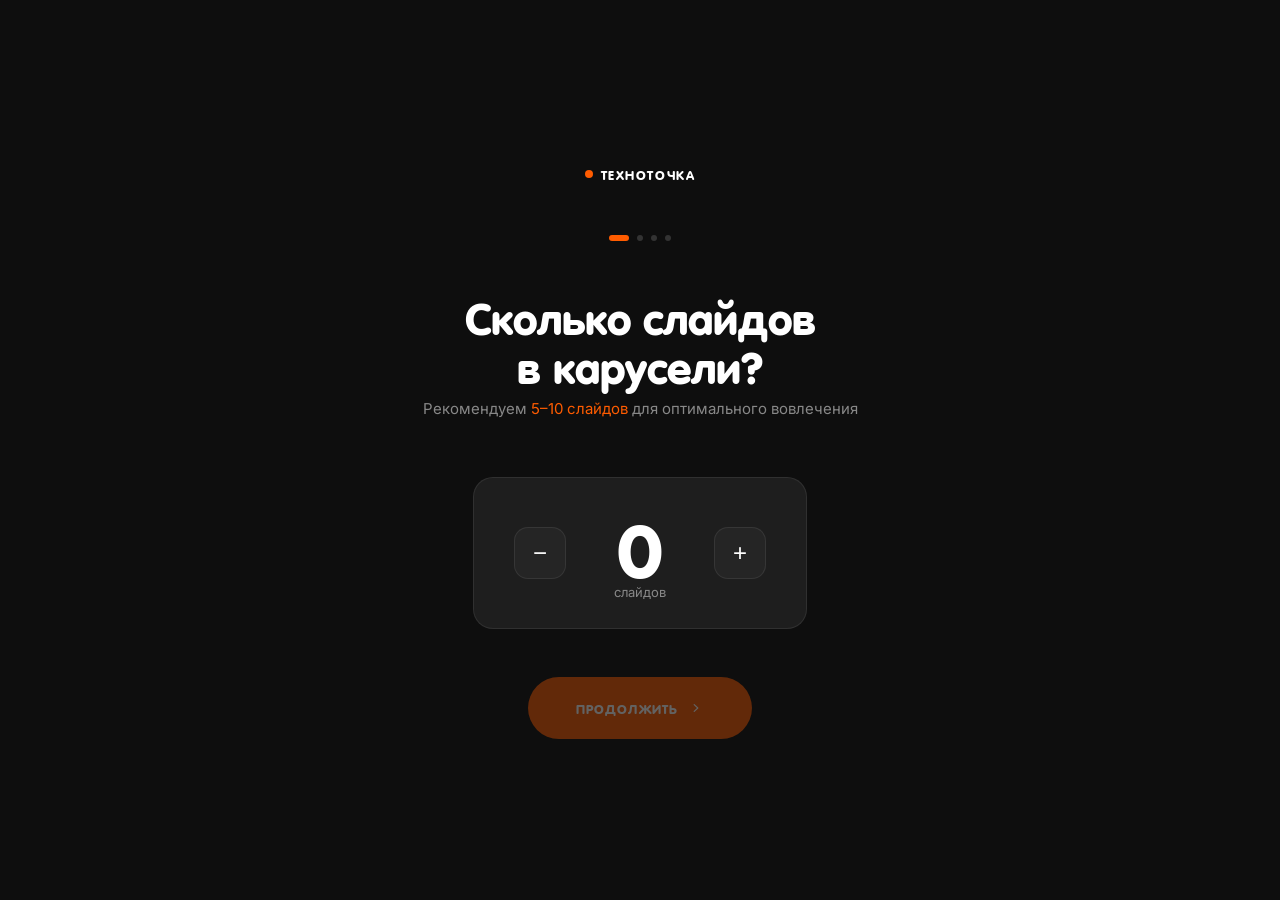
==== index.html @ 1660570e "Initial commit: Carousel builder" ====
<!DOCTYPE html>
<html lang="ru">
<head>
<meta charset="UTF-8">
<meta name="viewport" content="width=device-width, initial-scale=1.0">
<title>ТЕХНОТОЧКА — Конструктор карусели</title>
<link rel="preconnect" href="https://fonts.googleapis.com">
<link rel="preconnect" href="https://fonts.gstatic.com" crossorigin>
<link href="https://fonts.googleapis.com/css2?family=Inter:wght@400;500;600;700&display=swap" rel="stylesheet">
<link rel="stylesheet" href="css/styles.css">
</head>
<body>

<!-- ════════════ SCREEN 1: COUNT ════════════ -->
<div class="screen active" id="screen1">
  <div class="logo"><div class="dot"></div>ТЕХНОТОЧКА</div>
  <div class="steps">
    <div class="step-dot active" id="sd1"></div>
    <div class="step-dot" id="sd2"></div>
    <div class="step-dot" id="sd3"></div>
    <div class="step-dot" id="sd4"></div>
  </div>
  <div class="s1-title">Сколько слайдов<br>в карусели?</div>
  <div class="s1-sub">Рекомендуем <span>5–10 слайдов</span> для оптимального вовлечения</div>
  <div class="counter-wrap">
    <div>
      <button class="counter-btn" id="btnMinus" onclick="changeCount(-1)">−</button>
    </div>
    <div style="text-align:center">
      <div class="counter-num" id="countNum">0</div>
      <div class="counter-label">слайдов</div>
    </div>
    <div>
      <button class="counter-btn" id="btnPlus" onclick="changeCount(1)">+</button>
    </div>
  </div>
  <button class="btn-primary" id="btn1Confirm" onclick="goScreen(2)" disabled>
    Продолжить
    <svg viewBox="0 0 20 20" fill="currentColor" width="16" height="16"><path fill-rule="evenodd" d="M7.21 14.77a.75.75 0 01.02-1.06L11.17 10 7.23 6.29a.75.75 0 111.04-1.08l4.5 4.25a.75.75 0 010 1.08l-4.5 4.25a.75.75 0 01-1.06-.02z" clip-rule="evenodd"/></svg>
  </button>
</div>

<!-- ════════════ SCREEN 2: TEXT ════════════ -->
<div class="screen" id="screen2">
  <button class="back-btn" onclick="goScreen(1)">
    <svg viewBox="0 0 20 20" fill="currentColor"><path fill-rule="evenodd" d="M12.79 5.23a.75.75 0 01-.02 1.06L8.83 10l3.94 3.71a.75.75 0 11-1.04 1.08l-4.5-4.25a.75.75 0 010-1.08l4.5-4.25a.75.75 0 011.06.02z" clip-rule="evenodd"/></svg>
    Назад
  </button>
  <div class="logo"><div class="dot"></div>ТЕХНОТОЧКА</div>
  <div class="steps">
    <div class="step-dot done" id="sd1b"></div>
    <div class="step-dot active"></div>
    <div class="step-dot"></div>
    <div class="step-dot"></div>
  </div>
  <div class="s2-title">Вставь свой текст</div>
  <div class="s2-sub">ИИ автоматически разобьёт его по слайдам — заголовки, подзаголовки и детали</div>
  <div class="text-input-outer">
    <div class="text-input-wrap">
      <textarea id="mainTextarea" placeholder="Вставь сюда текст поста, тезисы, список пунктов — всё что угодно...
ИИ сам разберётся с разбивкой по слайдам 🤖"></textarea>
    </div>
    <button class="text-submit-btn" onclick="submitText()">
      <svg viewBox="0 0 24 24" fill="none" stroke="currentColor" stroke-width="2.5" stroke-linecap="round" stroke-linejoin="round">
        <line x1="22" y1="2" x2="11" y2="13"/><polygon points="22 2 15 22 11 13 2 9 22 2"/>
      </svg>
    </button>
  </div>
  <div class="hint-tags">
    <span class="hint-tag" onclick="fillSample()">📋 Вставить пример текста</span>
  </div>
</div>

<!-- ════════════ SCREEN 3: STYLE ════════════ -->
<div class="screen" id="screen3">
  <button class="back-btn" onclick="goScreen(2)">
    <svg viewBox="0 0 20 20" fill="currentColor"><path fill-rule="evenodd" d="M12.79 5.23a.75.75 0 01-.02 1.06L8.83 10l3.94 3.71a.75.75 0 11-1.04 1.08l-4.5-4.25a.75.75 0 010-1.08l4.5-4.25a.75.75 0 011.06.02z" clip-rule="evenodd"/></svg>
    Назад
  </button>
  <div class="logo"><div class="dot"></div>ТЕХНОТОЧКА</div>
  <div class="steps">
    <div class="step-dot done"></div>
    <div class="step-dot done"></div>
    <div class="step-dot active"></div>
    <div class="step-dot"></div>
  </div>
  <div class="s3-title">Выбери стиль</div>
  <div class="s3-sub">Все 3 стиля в палитре ТЕХНОТОЧКИ — выбери который больше нравится</div>

  <div class="style-picker">
    <button class="style-nav-btn" onclick="changeStyle(-1)">←</button>
    <div style="display:flex;flex-direction:column;align-items:center">
      <div class="style-preview selected" id="stylePreview">
        <!-- filled by JS -->
      </div>
      <div class="style-name" id="styleName">Стиль A — Тёмный</div>
      <div class="style-dots">
        <div class="sdot active" onclick="setStyle(0)"></div>
        <div class="sdot" onclick="setStyle(1)"></div>
        <div class="sdot" onclick="setStyle(2)"></div>
      </div>
    </div>
    <button class="style-nav-btn" onclick="changeStyle(1)">→</button>
  </div>

  <button class="btn-primary" onclick="generateSlides()">
    Генерировать карусель
    <svg viewBox="0 0 20 20" fill="currentColor" width="16" height="16"><path fill-rule="evenodd" d="M7.21 14.77a.75.75 0 01.02-1.06L11.17 10 7.23 6.29a.75.75 0 111.04-1.08l4.5 4.25a.75.75 0 010 1.08l-4.5 4.25a.75.75 0 01-1.06-.02z" clip-rule="evenodd"/></svg>
  </button>
</div>

<!-- ════════════ SCREEN 3b: LOADING ════════════ -->
<div class="screen" id="screen3b">
  <div class="loading-wrap">
    <div class="loader"></div>
    <div class="loading-text" id="loadingText">ИИ разбивает текст по слайдам...</div>
  </div>
</div>

<!-- ════════════ SCREEN 4: SLIDES ════════════ -->
<div class="screen" id="screen4" style="justify-content:flex-start; padding-top:80px;">
  <button class="back-btn" onclick="goScreen(3)">
    <svg viewBox="0 0 20 20" fill="currentColor"><path fill-rule="evenodd" d="M12.79 5.23a.75.75 0 01-.02 1.06L8.83 10l3.94 3.71a.75.75 0 11-1.04 1.08l-4.5-4.25a.75.75 0 010-1.08l4.5-4.25a.75.75 0 011.06.02z" clip-rule="evenodd"/></svg>
    Назад
  </button>
  <div class="s4-header">
    <div>
      <div class="s4-title">Готовая карусель</div>
      <div class="s4-count" id="s4count"></div>
    </div>
    <button class="btn-dl-all" id="btnDlAll" onclick="downloadAllSlides()">
      <svg viewBox="0 0 24 24" fill="none" stroke="currentColor" stroke-width="2.5" stroke-linecap="round" stroke-linejoin="round">
        <path d="M21 15v4a2 2 0 01-2 2H5a2 2 0 01-2-2v-4"/><polyline points="7 10 12 15 17 10"/><line x1="12" y1="15" x2="12" y2="3"/>
      </svg>
      Скачать все
    </button>
    <div class="logo" style="margin-bottom:0"><div class="dot"></div>ТЕХНОТОЧКА</div>
  </div>
  <div class="slides-row" id="slidesRow"></div>
  <div class="scroll-hint">
    <svg width="14" height="14" viewBox="0 0 24 24" fill="none" stroke="currentColor" stroke-width="2"><path d="M5 12h14M12 5l7 7-7 7"/></svg>
    Листай вправо для просмотра всех слайдов
  </div>
</div>

<!-- ════════════ EDIT MODAL ════════════ -->
<input type="file" id="imgFileInput" accept="image/png,image/jpeg,image/webp" style="display:none" onchange="handleImgInputChange(this)">

<div class="modal-overlay" id="editModal">
  <div class="modal-box">
    <div class="modal-title">
      Редактировать слайд
      <button class="modal-close" onclick="closeModal()">×</button>
    </div>

    <div class="modal-cols">

      <!-- LEFT: изображение -->
      <div class="modal-col-left">
        <span class="modal-col-heading">Изображение</span>

        <div id="imgDropZone" class="img-drop-zone" onclick="triggerImgUpload()"></div>

        <div id="imgSizeWrap" class="img-size-wrap" style="display:none">
          <div class="img-size-row">
            <span>Размер</span>
            <span id="imgSizeVal">80px</span>
          </div>
          <input type="range" id="imgSizeRange" class="img-size-range"
                 min="40" max="240" value="80"
                 oninput="liveUpdateImgSize(this.value)">
        </div>

        <div class="img-drag-hint" id="imgDragHint" style="margin-top:12px">
          <svg width="13" height="13" viewBox="0 0 24 24" fill="none" stroke="currentColor" stroke-width="2" stroke-linecap="round" stroke-linejoin="round"><circle cx="12" cy="12" r="3"/><path d="M12 2v4M12 18v4M2 12h4M18 12h4"/></svg>
          После применения — перетащи на слайде
        </div>
      </div>

      <!-- RIGHT: текст -->
      <div class="modal-col-right">
        <span class="modal-col-heading">Содержимое</span>
        <div class="modal-field">
          <label class="modal-label">Бейдж / подпись</label>
          <input class="modal-input" id="editBadge" placeholder="Причина 01">
        </div>
        <div class="modal-field">
          <label class="modal-label">Заголовок</label>
          <textarea class="modal-textarea" id="editHeadline" rows="2"></textarea>
        </div>
        <div class="modal-field">
          <label class="modal-label">Описание</label>
          <textarea class="modal-textarea" id="editBody" rows="3"></textarea>
        </div>
        <div class="modal-field">
          <label class="modal-label">Блок решения / акцент</label>
          <textarea class="modal-textarea" id="editFix" rows="2"></textarea>
        </div>
      </div>

    </div><!-- /.modal-cols -->

    <div class="modal-actions">
      <button class="btn-secondary" onclick="closeModal()">Отмена</button>
      <button class="btn-primary" onclick="applyEdit()">Применить</button>
    </div>
  </div>
</div>

<script src="js/logo-data.js"></script>
<script src="js/api.js"></script>
<script src="js/slides.js"></script>
<script src="js/app.js"></script>
</body>
</html>
---- css/styles.css ----
@font-face {
  font-family: 'VAG World Bold';
  src: url('../vag-world-bold.ttf') format('truetype');
  font-weight: bold;
  font-style: normal;
}

:root {
  --bg: #0E0E0E;
  --bg2: #161616;
  --bg3: #1E1E1E;
  --bg4: #252525;
  --orange: #FF5C00;
  --orange2: #FF7A2F;
  --orange-glow: rgba(255,92,0,0.18);
  --white: #FFFFFF;
  --gray: #888;
  --gray2: #444;
  --gray3: #333;
  --border: rgba(255,255,255,0.08);
  --radius: 16px;
  --font-head: 'VAG World Bold', sans-serif;
  --font-body: 'Inter', sans-serif;
}

* { margin:0; padding:0; box-sizing:border-box; }

html, body {
  width:100%; min-height:100vh;
  background: var(--bg);
  color: var(--white);
  font-family: var(--font-body);
  overflow-x: hidden;
}

/* ────── SCREENS ────── */
.screen { display:none; min-height:100vh; flex-direction:column; align-items:center; justify-content:center; padding: 40px 20px; }
.screen.active { display:flex; }

/* ────── LOGO ────── */
.logo {
  font-family: var(--font-head);
  font-size: 13px;
  font-weight: 900;
  letter-spacing: 0.12em;
  color: var(--white);
  text-transform: uppercase;
  margin-bottom: 48px;
  display:flex; align-items:center; gap:8px;
}
.logo .dot { width:8px; height:8px; border-radius:50%; background:var(--orange); }

/* ────── BACK BTN ────── */
.back-btn {
  position: fixed; top:24px; left:24px;
  background: var(--bg3);
  border: 1px solid var(--border);
  color: var(--gray);
  font-family: var(--font-body);
  font-size: 13px;
  padding: 10px 18px;
  border-radius: 100px;
  cursor:pointer;
  display:flex; align-items:center; gap:6px;
  transition:all .2s;
  z-index:100;
}
.back-btn:hover { color:var(--white); border-color:var(--gray2); }
.back-btn svg { width:14px; height:14px; }

/* ────── STEP INDICATOR ────── */
.steps {
  display:flex; gap:8px; margin-bottom:48px;
}
.step-dot {
  width:6px; height:6px; border-radius:50%;
  background: var(--gray3);
  transition: all .3s;
}
.step-dot.active { background: var(--orange); width:20px; border-radius:3px; }
.step-dot.done { background: var(--gray); }

/* ────── SCREEN 1: COUNT ────── */
.s1-title {
  font-family: var(--font-head);
  font-size: clamp(28px,4vw,44px);
  font-weight: 900;
  text-align:center;
  line-height:1.1;
  margin-bottom:12px;
}
.s1-sub {
  color: var(--gray);
  font-size:15px;
  text-align:center;
  margin-bottom:56px;
  line-height:1.5;
}
.s1-sub span { color:var(--orange); }

.counter-wrap {
  display:flex; align-items:center; gap:24px;
  background: var(--bg3);
  border: 1px solid var(--border);
  border-radius: 20px;
  padding: 28px 40px;
  margin-bottom: 48px;
}
.counter-btn {
  width:52px; height:52px;
  background: var(--bg4);
  border: 1px solid var(--border);
  border-radius: 14px;
  color: var(--white);
  font-size: 24px;
  cursor:pointer;
  display:flex; align-items:center; justify-content:center;
  transition: all .15s;
  user-select:none;
}
.counter-btn:hover { background:var(--orange); border-color:var(--orange); }
.counter-btn:active { transform:scale(0.93); }
.counter-num {
  font-family: var(--font-head);
  font-size: 72px;
  font-weight: 900;
  color: var(--white);
  min-width: 100px;
  text-align:center;
  line-height:1;
}
.counter-label { font-size:13px; color:var(--gray); margin-top:6px; text-align:center; }

/* ────── PRIMARY BUTTON ────── */
.btn-primary {
  background: var(--orange);
  color: var(--white);
  font-family: var(--font-head);
  font-size: 13px;
  font-weight: 700;
  letter-spacing: 0.08em;
  text-transform: uppercase;
  padding: 18px 48px;
  border-radius: 100px;
  border: none;
  cursor:pointer;
  transition: all .2s;
  display:inline-flex; align-items:center; gap:10px;
}
.btn-primary:hover { background: var(--orange2); transform:translateY(-2px); box-shadow:0 8px 30px rgba(255,92,0,0.35); }
.btn-primary:active { transform:translateY(0); }
.btn-primary:disabled { opacity:0.35; cursor:not-allowed; transform:none; box-shadow:none; }

/* ────── SCREEN 2: TEXT INPUT ────── */
.s2-title {
  font-family: var(--font-head);
  font-size: clamp(22px,3vw,36px);
  font-weight:900;
  text-align:center;
  margin-bottom:10px;
  line-height:1.15;
}
.s2-sub {
  color:var(--gray); font-size:14px; text-align:center; margin-bottom:44px;
}

.text-input-outer {
  width:100%; max-width:680px;
  display:flex; flex-direction:column; align-items:flex-end; gap:10px;
  margin-bottom:32px;
}

.text-input-wrap {
  width:100%;
  background: var(--bg3);
  border: 1px solid var(--border);
  border-radius: 20px;
  padding: 18px 12px 18px 24px;
  transition: border-color .2s;
}
.text-input-wrap:focus-within { border-color: var(--orange); }

#mainTextarea {
  width:100%;
  display:block;
  background:transparent;
  border:none;
  outline:none;
  color:var(--white);
  font-family: var(--font-body);
  font-size:15px;
  line-height:1.6;
  resize:none;
  min-height:160px;
  max-height:320px;
  scrollbar-width:thin;
  scrollbar-color: var(--gray3) transparent;
}
#mainTextarea::-webkit-scrollbar { width:4px; }
#mainTextarea::-webkit-scrollbar-track { background:transparent; }
#mainTextarea::-webkit-scrollbar-thumb { background:var(--gray3); border-radius:2px; }
#mainTextarea::placeholder { color:var(--gray2); }

.text-submit-btn {
  width:52px; height:52px;
  background:var(--orange);
  border:none; border-radius:14px;
  cursor:pointer;
  display:flex; align-items:center; justify-content:center;
  transition: all .2s;
}
.text-submit-btn:hover { background:var(--orange2); transform:scale(1.05); }
.text-submit-btn svg { width:22px; height:22px; color:white; }

.hint-tags {
  display:flex; flex-wrap:wrap; gap:8px; justify-content:center;
  max-width:680px;
}
.hint-tag {
  background:var(--bg3);
  border:1px solid var(--border);
  border-radius:100px;
  padding:6px 14px;
  font-size:12px;
  color:var(--gray);
  cursor:pointer;
  transition:all .2s;
}
.hint-tag:hover { color:var(--white); border-color:var(--gray2); }

/* ────── SCREEN 3: STYLE ────── */
.s3-title {
  font-family:var(--font-head); font-size:clamp(20px,3vw,32px);
  font-weight:900; text-align:center; margin-bottom:10px;
}
.s3-sub { color:var(--gray); font-size:14px; text-align:center; margin-bottom:44px; }

.style-picker {
  display:flex; align-items:center; gap:20px; margin-bottom:40px;
}

.style-nav-btn {
  width:44px; height:44px; flex-shrink:0;
  background:var(--bg3);
  border:1px solid var(--border);
  border-radius:50%;
  color:var(--white);
  font-size:18px;
  cursor:pointer;
  display:flex; align-items:center; justify-content:center;
  transition:all .2s;
}
.style-nav-btn:hover { background:var(--orange); border-color:var(--orange); }

.style-preview-wrap { position:relative; }

.style-preview {
  width: 340px;
  height: 340px;
  border-radius: 20px;
  overflow:hidden;
  border: 2px solid transparent;
  transition: border-color .3s;
  flex-shrink:0;
}
.style-preview.selected { border-color: var(--orange); }

.style-name {
  text-align:center;
  font-family:var(--font-head);
  font-size:11px;
  letter-spacing:.1em;
  color:var(--gray);
  margin-top:14px;
  text-transform:uppercase;
}
.style-dots {
  display:flex; gap:6px; justify-content:center; margin-top:10px;
}
.sdot { width:6px; height:6px; border-radius:50%; background:var(--gray3); cursor:pointer; transition:all .2s; }
.sdot.active { background:var(--orange); width:18px; border-radius:3px; }


/* ────── SCREEN 4: SLIDES VIEW ────── */
.s4-header {
  width:100%; max-width:1400px;
  display:flex; align-items:center; justify-content:space-between;
  margin-bottom:36px; padding:0 10px;
}
.s4-title { font-family:var(--font-head); font-size:18px; font-weight:700; }
.s4-count { font-size:13px; color:var(--gray); }

.slides-row {
  display:flex;
  gap:20px;
  overflow-x:auto;
  padding:10px 20px 20px;
  width:100%;
  max-width:1400px;
  scrollbar-width:thin;
  scrollbar-color: var(--gray3) transparent;
  align-items:flex-start;
  cursor:grab;
  user-select:none;
}
.slides-row.is-dragging { cursor:grabbing; }
.slides-row::-webkit-scrollbar { height:4px; }
.slides-row::-webkit-scrollbar-track { background:transparent; }
.slides-row::-webkit-scrollbar-thumb { background:var(--gray3); border-radius:2px; }

.slide-item {
  flex-shrink:0;
  display:flex; flex-direction:column; align-items:center; gap:10px;
  position:relative;
}

.slide-canvas {
  width: 320px;
  height: 320px;
  border-radius: 16px;
  overflow:hidden;
  position:relative;
  cursor:default;
}

.slide-actions {
  display:flex; gap:8px; align-items:center;
}

.edit-btn {
  background:var(--bg3);
  border:1px solid var(--border);
  color:var(--white);
  font-family:var(--font-body);
  font-size:12px;
  padding:8px 16px;
  border-radius:100px;
  cursor:pointer;
  transition:all .2s;
  display:flex; align-items:center; gap:6px;
}
.edit-btn:hover { border-color:var(--orange); color:var(--orange); }

.dl-btn {
  width:36px; height:36px;
  background:var(--bg3);
  border:1px solid var(--border);
  border-radius:50%;
  cursor:pointer;
  display:flex; align-items:center; justify-content:center;
  transition:all .2s;
  color:var(--gray);
}
.dl-btn:hover { background:var(--orange); border-color:var(--orange); color:var(--white); }
.dl-btn svg { width:16px; height:16px; }

/* ────── EDIT MODAL ────── */
.modal-overlay {
  display:none; position:fixed; inset:0;
  background:rgba(0,0,0,0.85);
  z-index:200;
  align-items:center; justify-content:center;
  padding:20px;
}
.modal-overlay.open { display:flex; }

.modal-box {
  background:var(--bg2);
  border:1px solid var(--border);
  border-radius:20px;
  padding:36px;
  width:100%; max-width:860px;
}
.modal-title {
  font-family:var(--font-head); font-size:18px; font-weight:700;
  margin-bottom:24px;
  display:flex; justify-content:space-between; align-items:center;
}
.modal-close {
  width:32px; height:32px;
  background:var(--bg3); border:none; border-radius:50%;
  color:var(--gray); font-size:18px; cursor:pointer;
  display:flex; align-items:center; justify-content:center;
  transition:all .2s;
}
.modal-close:hover { color:var(--white); background:var(--gray3); }

.modal-field { margin-bottom:20px; }
.modal-label {
  font-size:11px; color:var(--gray); letter-spacing:.08em;
  text-transform:uppercase; margin-bottom:8px; display:block;
}
.modal-input, .modal-textarea {
  width:100%;
  background:var(--bg3);
  border:1px solid var(--border);
  border-radius:12px;
  color:var(--white);
  font-family:var(--font-body);
  font-size:14px;
  padding:14px 16px;
  outline:none;
  transition:border-color .2s;
}
.modal-textarea { resize:vertical; min-height:80px; line-height:1.5; }
.modal-input:focus, .modal-textarea:focus { border-color:var(--orange); }

.modal-actions { display:flex; gap:12px; justify-content:flex-end; margin-top:8px; }
.btn-secondary {
  background:var(--bg3); border:1px solid var(--border);
  color:var(--white); font-family:var(--font-body); font-size:13px;
  padding:12px 24px; border-radius:100px; cursor:pointer; transition:all .2s;
}
.btn-secondary:hover { border-color:var(--gray2); }

/* ────── SLIDE RENDER STYLES ────── */

/* STYLE A — ЯРКИЙ И ДРУЖЕЛЮБНЫЙ */
.sA {
  background: #FFFFFF;
  width:100%; height:100%;
  display:flex; flex-direction:column; justify-content:center;
  padding: 32px;
  position:relative; overflow:hidden;
  font-family:'VAG World Bold', sans-serif;
}
.sA .blob-1 {
  position:absolute; top:-50px; right:-40px;
  width:180px; height:180px; border-radius:50%;
  background: radial-gradient(circle at 40% 40%, #C77DFF 0%, #7B2FBE 100%);
  opacity:.45;
}
.sA .blob-2 {
  position:absolute; bottom:-50px; left:-30px;
  width:140px; height:140px; border-radius:50%;
  background: radial-gradient(circle at 60% 40%, #FFB3D1 0%, #E84393 100%);
  opacity:.35;
}
.sA .blob-3 {
  position:absolute; bottom:50px; right:24px;
  width:48px; height:48px; border-radius:50%;
  background: linear-gradient(135deg, #FFD93D, #FF9500);
  opacity:.55;
}
.sA .s-badge {
  display:inline-flex; align-items:center;
  background: linear-gradient(135deg, #7B2FBE, #E84393);
  color:#fff;
  font-size:7px; letter-spacing:.12em; text-transform:uppercase; font-weight:700;
  padding:5px 12px; border-radius:100px;
  margin-bottom:14px; width:fit-content;
}
.sA .s-headline {
  font-size:clamp(20px,4vw,28px); font-weight:900;
  color:#5A1FA0; line-height:1.1; margin-bottom:12px;
}
.sA .s-body {
  font-family:'Inter', sans-serif;
  font-size:13px; font-weight:500; color:#555; line-height:1.6; margin-bottom:14px;
}
.sA .s-fix {
  background: linear-gradient(135deg, rgba(123,47,190,0.07), rgba(232,67,147,0.07));
  border:1.5px solid rgba(123,47,190,0.22);
  border-radius:12px;
  padding:9px 13px;
  font-family:'Inter', sans-serif;
  font-size:11px; color:#5A1FA0; line-height:1.5;
}
.sA .s-num {
  position:absolute; bottom:18px; left:22px;
  font-size:8px; color:#ccc; letter-spacing:.08em;
}
.sA .brand-logo {
  position:absolute; bottom:14px; right:22px;
  height:22px; width:auto; display:block; object-fit:contain;
}

/* STYLE B — МИНИМАЛИСТИЧНЫЙ И ЧИСТЫЙ */
.sB {
  background: #FFFFFF;
  width:100%; height:100%;
  display:flex; flex-direction:column; justify-content:center;
  padding: 32px;
  position:relative; overflow:hidden;
  font-family:'VAG World Bold', sans-serif;
}
.sB .accent-line {
  position:absolute; top:0; left:32px;
  width:36px; height:3px;
  background:#7B2FBE; border-radius:0 0 3px 3px;
}
.sB .s-badge {
  font-size:7px; letter-spacing:.12em; text-transform:uppercase;
  color:#7B2FBE; font-weight:700; margin-bottom:12px;
  display:flex; align-items:center; gap:8px;
}
.sB .s-badge::after {
  content:''; width:32px; height:1px; background:rgba(123,47,190,0.35);
}
.sB .s-headline {
  font-size:clamp(20px,4vw,28px); font-weight:900;
  color:#1A1A2E; line-height:1.1; margin-bottom:12px;
}
.sB .s-body {
  font-family:'Inter', sans-serif;
  font-size:13px; font-weight:500; color:#666; line-height:1.6; margin-bottom:14px;
}
.sB .s-fix {
  border-left:3px solid #7B2FBE;
  padding:8px 0 8px 12px;
  font-family:'Inter', sans-serif;
  font-size:11px; color:#444; line-height:1.5;
}
.sB .s-num {
  position:absolute; bottom:18px; right:22px;
  font-size:8px; color:#ccc; letter-spacing:.08em;
}
.sB .brand-logo {
  position:absolute; bottom:14px; left:22px;
  height:22px; width:auto; display:block; object-fit:contain;
}

/* STYLE C — ТЁМНЫЙ И ТЕХНОЛОГИЧНЫЙ */
.sC {
  background: #0D0D1A;
  width:100%; height:100%;
  display:flex; flex-direction:column; justify-content:center;
  padding: 32px;
  position:relative; overflow:hidden;
  font-family:'VAG World Bold', sans-serif;
}
.sC::before {
  content:''; position:absolute; inset:0;
  background-image:
    linear-gradient(rgba(123,47,190,0.06) 1px, transparent 1px),
    linear-gradient(90deg, rgba(123,47,190,0.06) 1px, transparent 1px);
  background-size: 24px 24px;
}
.sC .glow {
  position:absolute; top:-50px; right:-50px;
  width:200px; height:200px; border-radius:50%;
  background: radial-gradient(circle, rgba(123,47,190,0.5) 0%, transparent 70%);
}
.sC .glow-2 {
  position:absolute; bottom:-60px; left:10px;
  width:160px; height:160px; border-radius:50%;
  background: radial-gradient(circle, rgba(232,67,147,0.22) 0%, transparent 70%);
}
.sC .s-badge {
  font-size:7px; letter-spacing:.15em; text-transform:uppercase;
  color:#C084FC; font-weight:600; margin-bottom:14px;
  display:flex; align-items:center; gap:8px;
}
.sC .s-badge::before {
  content:''; width:20px; height:2px;
  background: linear-gradient(90deg, #7B2FBE, #E84393);
  border-radius:1px;
}
.sC .s-headline {
  font-size:clamp(20px,4vw,28px); font-weight:900;
  color:#fff; line-height:1.1; margin-bottom:12px;
}
.sC .s-body {
  font-family:'Inter', sans-serif;
  font-size:13px; font-weight:500; color:rgba(255,255,255,0.5); line-height:1.6; margin-bottom:14px;
}
.sC .s-fix {
  background:rgba(123,47,190,0.12);
  border:1px solid rgba(123,47,190,0.4);
  border-radius:10px;
  padding:9px 13px;
  font-family:'Inter', sans-serif;
  font-size:11px; color:rgba(255,255,255,0.7); line-height:1.5;
}
.sC .s-num {
  position:absolute; bottom:18px; left:22px;
  font-size:8px; color:rgba(123,47,190,0.6); letter-spacing:.1em;
}
.sC .brand-logo {
  position:absolute; bottom:14px; right:22px;
  height:22px; width:auto; display:block; object-fit:contain;
  filter: brightness(0) invert(1);
}

/* ────── LOADING STATE ────── */
.loading-wrap {
  display:flex; flex-direction:column; align-items:center; gap:16px;
}
.loader {
  width:40px; height:40px;
  border:3px solid var(--bg3);
  border-top-color:var(--orange);
  border-radius:50%;
  animation: spin .8s linear infinite;
}
@keyframes spin { to { transform:rotate(360deg); } }
.loading-text { font-size:14px; color:var(--gray); }

/* ────── SLIDE INDEX DOTS (screen4) ────── */
.slide-index-num {
  font-family:var(--font-head);
  font-size:9px; color:var(--gray);
  letter-spacing:.1em;
}

/* ── Scrollbar hint ── */
.scroll-hint {
  font-size:12px; color:var(--gray2);
  text-align:center; margin-top:4px;
  display:flex; align-items:center; gap:6px; justify-content:center;
}

/* ────── DRAGGABLE SLIDE IMAGE ────── */
.slide-user-img {
  position:absolute;
  cursor:grab;
  user-select:none;
  touch-action:none;
  border-radius:4px;
  max-width:none;
}
.slide-user-img:active { cursor:grabbing; }

/* ────── MODAL TWO-COLUMN ────── */
.modal-cols {
  display:flex; gap:28px; align-items:flex-start;
}
.modal-col-left {
  width:240px; flex-shrink:0;
}
.modal-col-right { flex:1; min-width:0; }
.modal-col-heading {
  font-size:11px; color:var(--gray); letter-spacing:.08em;
  text-transform:uppercase; margin-bottom:14px; display:block;
}

/* ────── IMAGE UPLOAD ZONE ────── */
.img-drop-zone {
  border:2px dashed var(--border);
  border-radius:14px;
  min-height:150px;
  display:flex; flex-direction:column; align-items:center; justify-content:center;
  gap:8px; cursor:pointer; transition:border-color .2s;
  padding:16px; text-align:center;
  position:relative; overflow:hidden;
}
.img-drop-zone:hover { border-color:var(--orange); }
.img-drop-zone.has-img { border-style:solid; padding:8px; min-height:auto; }
.img-drop-zone svg { color:var(--gray2); }
.img-drop-hint { font-size:12px; color:var(--gray); line-height:1.4; }
.img-drop-hint span { color:var(--orange); }

.img-preview {
  width:100%; height:130px;
  object-fit:contain; border-radius:8px; display:block;
}
.img-remove-btn {
  position:absolute; top:6px; right:6px;
  width:24px; height:24px;
  background:rgba(0,0,0,0.65); border:none; border-radius:50%;
  color:var(--white); font-size:14px;
  cursor:pointer; display:flex; align-items:center; justify-content:center;
  transition:background .15s; line-height:1;
}
.img-remove-btn:hover { background:rgba(200,40,40,0.85); }

.img-size-wrap { margin-top:14px; }
.img-size-row {
  display:flex; justify-content:space-between; align-items:center;
  font-size:11px; color:var(--gray); margin-bottom:8px;
}
input[type=range].img-size-range {
  width:100%; accent-color:var(--orange); cursor:pointer;
}
.img-drag-hint {
  font-size:11px; color:var(--gray2); text-align:center;
  margin-top:10px; display:flex; align-items:center; justify-content:center; gap:5px;
}

/* ────── ADD SLIDE BUTTON ────── */
.slide-add-btn {
  width:320px; height:320px;
  border:2px dashed var(--border);
  border-radius:16px;
  display:flex; flex-direction:column; align-items:center; justify-content:center;
  gap:10px;
  cursor:pointer;
  background:transparent;
  color:var(--gray2);
  transition:all .2s;
  flex-shrink:0;
}
.slide-add-btn:hover {
  border-color:var(--orange);
  color:var(--orange);
  background:var(--orange-glow);
}
.slide-add-btn span {
  font-family:var(--font-body);
  font-size:13px;
}

/* ────── SLIDE DELETE BUTTON ────── */
.slide-delete-btn {
  position:absolute; top:8px; right:8px;
  width:28px; height:28px;
  background:rgba(0,0,0,0.55);
  border:none; border-radius:50%;
  color:#fff; font-size:18px; line-height:1;
  cursor:pointer;
  display:flex; align-items:center; justify-content:center;
  opacity:0; transition:opacity .15s, background .15s;
  z-index:20;
}
.slide-item:hover .slide-delete-btn { opacity:1; }
.slide-delete-btn:hover { background:rgba(210,30,30,0.85); }

/* ────── DOWNLOAD ALL BUTTON ────── */
.btn-dl-all {
  display:inline-flex; align-items:center; gap:8px;
  background:var(--bg3);
  border:1px solid var(--border);
  color:var(--white);
  font-family:var(--font-head);
  font-size:11px; font-weight:700;
  letter-spacing:.06em; text-transform:uppercase;
  padding:12px 22px; border-radius:100px;
  cursor:pointer; transition:all .2s;
}
.btn-dl-all:hover { border-color:var(--orange); color:var(--orange); }
.btn-dl-all:disabled { opacity:.45; cursor:not-allowed; }
.btn-dl-all svg { width:15px; height:15px; flex-shrink:0; }
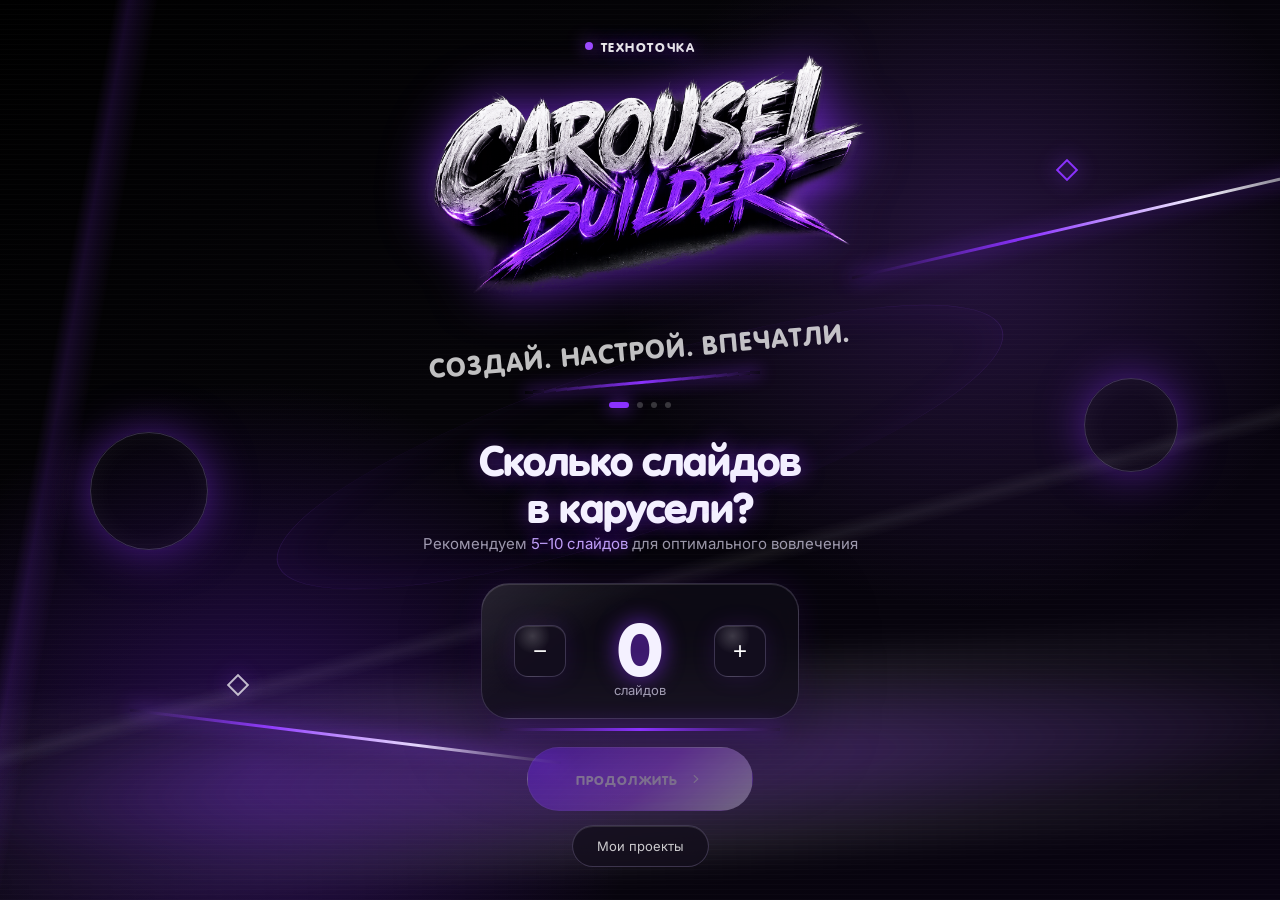
==== commit f7905289: "Redesign carousel editor and add project saving" ====
--- a/index.html
+++ b/index.html
@@ -10,10 +10,22 @@
 <link rel="stylesheet" href="css/styles.css">
 </head>
 <body>
+<div class="neon-stage" aria-hidden="true">
+  <span class="orb orb-1"></span>
+  <span class="orb orb-2"></span>
+  <span class="slash slash-1"></span>
+  <span class="slash slash-2"></span>
+  <span class="spark spark-1"></span>
+  <span class="spark spark-2"></span>
+</div>
 
 <!-- ════════════ SCREEN 1: COUNT ════════════ -->
 <div class="screen active" id="screen1">
   <div class="logo"><div class="dot"></div>ТЕХНОТОЧКА</div>
+  <div class="hero-brand" aria-label="Carousel Builder">
+    <img src="assets/carousel-builder-logo.png" alt="Carousel Builder">
+  </div>
+  <div class="hero-kicker">Создай. Настрой. Впечатли.</div>
   <div class="steps">
     <div class="step-dot active" id="sd1"></div>
     <div class="step-dot" id="sd2"></div>
@@ -38,6 +50,7 @@
     Продолжить
     <svg viewBox="0 0 20 20" fill="currentColor" width="16" height="16"><path fill-rule="evenodd" d="M7.21 14.77a.75.75 0 01.02-1.06L11.17 10 7.23 6.29a.75.75 0 111.04-1.08l4.5 4.25a.75.75 0 010 1.08l-4.5 4.25a.75.75 0 01-1.06-.02z" clip-rule="evenodd"/></svg>
   </button>
+  <button class="btn-secondary projects-entry-btn" onclick="openProjectsScreen()">Мои проекты</button>
 </div>
 
 <!-- ════════════ SCREEN 2: TEXT ════════════ -->
@@ -93,17 +106,33 @@
       <div class="style-preview selected" id="stylePreview">
         <!-- filled by JS -->
       </div>
-      <div class="style-name" id="styleName">Стиль A — Тёмный</div>
+      <div class="style-name" id="styleName">Neon Impact</div>
       <div class="style-dots">
         <div class="sdot active" onclick="setStyle(0)"></div>
         <div class="sdot" onclick="setStyle(1)"></div>
         <div class="sdot" onclick="setStyle(2)"></div>
+        <div class="sdot" onclick="setStyle(3)"></div>
+        <div class="sdot" onclick="setStyle(4)"></div>
       </div>
     </div>
     <button class="style-nav-btn" onclick="changeStyle(1)">→</button>
   </div>
 
-  <button class="btn-primary" onclick="generateSlides()">
+  <div class="bg-upload-section">
+    <div class="bg-upload-title">Фон слайдов <span>(необязательно)</span></div>
+    <input type="file" id="bgFileInput" accept="image/*" style="display:none" onchange="handleBgUpload(event)">
+    <div class="bg-upload-btn" id="bgUploadBtn" onclick="document.getElementById('bgFileInput').click()">
+      <svg width="16" height="16" viewBox="0 0 24 24" fill="none" stroke="currentColor" stroke-width="2" stroke-linecap="round" stroke-linejoin="round"><rect x="3" y="3" width="18" height="18" rx="2"/><circle cx="8.5" cy="8.5" r="1.5"/><polyline points="21 15 16 10 5 21"/></svg>
+      Загрузить своё изображение
+    </div>
+    <div class="bg-preview-wrap" id="bgPreviewWrap">
+      <img class="bg-preview-thumb" id="bgPreviewThumb" src="" alt="">
+      <div class="bg-preview-name" id="bgPreviewName">фон.jpg</div>
+      <button class="bg-remove-btn" onclick="removeBg()" title="Убрать фон">×</button>
+    </div>
+  </div>
+
+  <button class="btn-primary" onclick="generateSlides()" style="margin-top:32px;">
     Генерировать карусель
     <svg viewBox="0 0 20 20" fill="currentColor" width="16" height="16"><path fill-rule="evenodd" d="M7.21 14.77a.75.75 0 01.02-1.06L11.17 10 7.23 6.29a.75.75 0 111.04-1.08l4.5 4.25a.75.75 0 010 1.08l-4.5 4.25a.75.75 0 01-1.06-.02z" clip-rule="evenodd"/></svg>
   </button>
@@ -128,18 +157,41 @@
       <div class="s4-title">Готовая карусель</div>
       <div class="s4-count" id="s4count"></div>
     </div>
-    <button class="btn-dl-all" id="btnDlAll" onclick="downloadAllSlides()">
-      <svg viewBox="0 0 24 24" fill="none" stroke="currentColor" stroke-width="2.5" stroke-linecap="round" stroke-linejoin="round">
-        <path d="M21 15v4a2 2 0 01-2 2H5a2 2 0 01-2-2v-4"/><polyline points="7 10 12 15 17 10"/><line x1="12" y1="15" x2="12" y2="3"/>
-      </svg>
-      Скачать все
-    </button>
+    <div class="s4-actions">
+      <button class="btn-secondary" onclick="saveProject()">Сохранить проект</button>
+      <button class="btn-secondary" onclick="openProjectsScreen()">Мои проекты</button>
+      <button class="btn-dl-all" id="btnDlAll" onclick="downloadAllSlides()">
+        <svg viewBox="0 0 24 24" fill="none" stroke="currentColor" stroke-width="2.5" stroke-linecap="round" stroke-linejoin="round">
+          <path d="M21 15v4a2 2 0 01-2 2H5a2 2 0 01-2-2v-4"/><polyline points="7 10 12 15 17 10"/><line x1="12" y1="15" x2="12" y2="3"/>
+        </svg>
+        Скачать все
+      </button>
+    </div>
     <div class="logo" style="margin-bottom:0"><div class="dot"></div>ТЕХНОТОЧКА</div>
   </div>
   <div class="slides-row" id="slidesRow"></div>
   <div class="scroll-hint">
     <svg width="14" height="14" viewBox="0 0 24 24" fill="none" stroke="currentColor" stroke-width="2"><path d="M5 12h14M12 5l7 7-7 7"/></svg>
     Листай вправо для просмотра всех слайдов
+  </div>
+</div>
+
+<!-- ════════════ SCREEN 5: PROJECTS ════════════ -->
+<div class="screen" id="screen5" style="justify-content:flex-start; padding-top:80px;">
+  <button class="back-btn" onclick="goScreen(slidesData.length ? 4 : 1)">
+    <svg viewBox="0 0 20 20" fill="currentColor"><path fill-rule="evenodd" d="M12.79 5.23a.75.75 0 01-.02 1.06L8.83 10l3.94 3.71a.75.75 0 11-1.04 1.08l-4.5-4.25a.75.75 0 010-1.08l4.5-4.25a.75.75 0 011.06.02z" clip-rule="evenodd"/></svg>
+    Назад
+  </button>
+  <div class="logo"><div class="dot"></div>ТЕХНОТОЧКА</div>
+  <div class="projects-shell">
+    <div class="projects-head">
+      <div>
+        <div class="s4-title">Мои проекты</div>
+        <div class="s4-count">Сохранённые карусели в этом браузере</div>
+      </div>
+      <button class="btn-secondary" onclick="startNewProject()">Новый проект</button>
+    </div>
+    <div class="projects-list" id="projectsList"></div>
   </div>
 </div>
 
@@ -202,6 +254,7 @@
 
     <div class="modal-actions">
       <button class="btn-secondary" onclick="closeModal()">Отмена</button>
+      <button class="btn-secondary" onclick="saveProjectFromModal()">Сохранить проект</button>
       <button class="btn-primary" onclick="applyEdit()">Применить</button>
     </div>
   </div>
--- a/css/styles.css
+++ b/css/styles.css
@@ -327,6 +327,38 @@
   display:flex; gap:8px; align-items:center;
 }
 
+.slide-img-size-control {
+  width: 320px;
+  display: grid;
+  grid-template-columns: auto 1fr auto;
+  align-items: center;
+  gap: 10px;
+  padding: 9px 12px;
+  border: 1px solid var(--border);
+  border-radius: 999px;
+  background: var(--bg3);
+  color: var(--gray);
+  font-family: var(--font-body);
+  font-size: 11px;
+  cursor: default;
+}
+
+.slide-img-size-control span,
+.slide-img-size-control strong {
+  white-space: nowrap;
+}
+
+.slide-img-size-control strong {
+  color: var(--white);
+  font-weight: 700;
+}
+
+.slide-img-size-control input {
+  width: 100%;
+  accent-color: var(--orange);
+  cursor: pointer;
+}
+
 .edit-btn {
   background:var(--bg3);
   border:1px solid var(--border);
@@ -404,6 +436,7 @@
 }
 .modal-textarea { resize:vertical; min-height:80px; line-height:1.5; }
 .modal-input:focus, .modal-textarea:focus { border-color:var(--orange); }
+#editBody { white-space:pre-wrap; }
 
 .modal-actions { display:flex; gap:12px; justify-content:flex-end; margin-top:8px; }
 .btn-secondary {
@@ -457,6 +490,7 @@
 .sA .s-body {
   font-family:'Inter', sans-serif;
   font-size:13px; font-weight:500; color:#555; line-height:1.6; margin-bottom:14px;
+  white-space:pre-wrap;
 }
 .sA .s-fix {
   background: linear-gradient(135deg, rgba(123,47,190,0.07), rgba(232,67,147,0.07));
@@ -504,6 +538,7 @@
 .sB .s-body {
   font-family:'Inter', sans-serif;
   font-size:13px; font-weight:500; color:#666; line-height:1.6; margin-bottom:14px;
+  white-space:pre-wrap;
 }
 .sB .s-fix {
   border-left:3px solid #7B2FBE;
@@ -563,6 +598,7 @@
 .sC .s-body {
   font-family:'Inter', sans-serif;
   font-size:13px; font-weight:500; color:rgba(255,255,255,0.5); line-height:1.6; margin-bottom:14px;
+  white-space:pre-wrap;
 }
 .sC .s-fix {
   background:rgba(123,47,190,0.12);
@@ -582,6 +618,47 @@
   filter: brightness(0) invert(1);
 }
 
+/* ────── CUSTOM BG UPLOAD ────── */
+.bg-upload-section {
+  margin-top:28px; width:100%; max-width:360px; text-align:center;
+}
+.bg-upload-title {
+  font-size:11px; color:var(--gray); text-transform:uppercase;
+  letter-spacing:.08em; margin-bottom:12px;
+}
+.bg-upload-title span { color:var(--gray2); font-size:11px; text-transform:none; letter-spacing:0; }
+.bg-upload-btn {
+  display:flex; align-items:center; justify-content:center; gap:8px;
+  width:100%; padding:14px 20px;
+  background:var(--bg3);
+  border:1.5px dashed var(--gray2);
+  border-radius:14px;
+  color:var(--gray);
+  font-family:var(--font-body); font-size:13px;
+  cursor:pointer; transition:all .2s;
+}
+.bg-upload-btn:hover { border-color:var(--orange); color:var(--orange); }
+.bg-preview-wrap {
+  display:none; align-items:center; gap:12px;
+  background:var(--bg3); border:1px solid var(--border);
+  border-radius:14px; padding:10px 14px;
+}
+.bg-preview-thumb {
+  width:48px; height:48px; border-radius:8px; object-fit:cover; flex-shrink:0;
+}
+.bg-preview-name {
+  flex:1; font-size:12px; color:var(--white); text-align:left;
+  overflow:hidden; text-overflow:ellipsis; white-space:nowrap;
+}
+.bg-remove-btn {
+  width:28px; height:28px;
+  background:var(--bg4); border:1px solid var(--border);
+  border-radius:50%; color:var(--gray); font-size:16px; line-height:1;
+  cursor:pointer; display:flex; align-items:center; justify-content:center;
+  transition:all .2s; flex-shrink:0;
+}
+.bg-remove-btn:hover { color:var(--white); background:var(--gray3); }
+
 /* ────── LOADING STATE ────── */
 .loading-wrap {
   display:flex; flex-direction:column; align-items:center; gap:16px;
@@ -613,9 +690,11 @@
 /* ────── DRAGGABLE SLIDE IMAGE ────── */
 .slide-user-img {
   position:absolute;
+  z-index:6;
   cursor:grab;
   user-select:none;
   touch-action:none;
+  pointer-events:auto;
   border-radius:4px;
   max-width:none;
 }
@@ -730,3 +809,1243 @@
 .btn-dl-all:hover { border-color:var(--orange); color:var(--orange); }
 .btn-dl-all:disabled { opacity:.45; cursor:not-allowed; }
 .btn-dl-all svg { width:15px; height:15px; flex-shrink:0; }
+
+.projects-entry-btn {
+  margin-top: 14px;
+}
+
+.s4-actions {
+  display: flex;
+  align-items: center;
+  gap: 10px;
+  flex-wrap: wrap;
+  justify-content: center;
+}
+
+.projects-shell {
+  width: 100%;
+  max-width: 920px;
+  padding: 28px;
+  border: 1px solid var(--border);
+  border-radius: 28px;
+  background: var(--glass);
+  box-shadow: 0 24px 80px rgba(0,0,0,0.38);
+  backdrop-filter: blur(18px);
+}
+
+.projects-head {
+  display: flex;
+  justify-content: space-between;
+  align-items: center;
+  gap: 16px;
+  margin-bottom: 22px;
+}
+
+.projects-list {
+  display: flex;
+  flex-direction: column;
+  gap: 12px;
+}
+
+.project-card,
+.projects-empty {
+  border: 1px solid rgba(210,190,255,0.16);
+  border-radius: 18px;
+  background: rgba(10, 8, 16, 0.62);
+  padding: 16px 18px;
+}
+
+.project-card {
+  display: flex;
+  align-items: center;
+  justify-content: space-between;
+  gap: 18px;
+}
+
+.project-title {
+  color: var(--ice);
+  font-family: var(--font-head);
+  font-size: 17px;
+  line-height: 1.2;
+  margin-bottom: 6px;
+}
+
+.project-meta,
+.projects-empty {
+  color: var(--gray);
+  font-size: 13px;
+  line-height: 1.5;
+}
+
+.project-actions {
+  display: flex;
+  align-items: center;
+  gap: 8px;
+}
+
+.project-delete-btn {
+  width: 34px;
+  height: 34px;
+  border: 1px solid rgba(210,190,255,0.16);
+  border-radius: 50%;
+  background: rgba(255,255,255,0.06);
+  color: var(--gray);
+  cursor: pointer;
+  font-size: 18px;
+  line-height: 1;
+}
+
+.project-delete-btn:hover {
+  color: #fff;
+  border-color: rgba(255,80,120,0.55);
+  background: rgba(255,80,120,0.2);
+}
+
+.project-toast {
+  position: fixed;
+  left: 50%;
+  bottom: 28px;
+  transform: translate(-50%, 18px);
+  z-index: 300;
+  opacity: 0;
+  pointer-events: none;
+  padding: 12px 18px;
+  border: 1px solid rgba(210,190,255,0.22);
+  border-radius: 999px;
+  background: rgba(12,10,18,0.92);
+  color: var(--ice);
+  box-shadow: 0 0 28px rgba(139,50,255,0.36);
+  transition: opacity .18s ease, transform .18s ease;
+}
+
+.project-toast.show {
+  opacity: 1;
+  transform: translate(-50%, 0);
+}
+
+/* Neon builder redesign */
+:root {
+  --bg: #030305;
+  --bg2: rgba(13, 10, 20, 0.88);
+  --bg3: rgba(24, 19, 35, 0.78);
+  --bg4: rgba(42, 34, 58, 0.86);
+  --orange: #8B32FF;
+  --orange2: #B06CFF;
+  --orange-glow: rgba(139, 50, 255, 0.34);
+  --violet: #7C22FF;
+  --violet-hot: #9D4DFF;
+  --violet-dark: #2A064D;
+  --ice: #F4F1FF;
+  --ink: #050408;
+  --gray: rgba(236, 230, 255, 0.66);
+  --gray2: rgba(236, 230, 255, 0.34);
+  --gray3: rgba(236, 230, 255, 0.14);
+  --border: rgba(209, 190, 255, 0.18);
+  --glass: rgba(16, 13, 24, 0.72);
+  --font-head: 'VAG World Bold', Impact, sans-serif;
+  --font-body: 'Inter', sans-serif;
+}
+
+html,
+body {
+  background:
+    radial-gradient(circle at 20% 85%, rgba(124, 34, 255, 0.28), transparent 30vw),
+    radial-gradient(circle at 76% 28%, rgba(157, 77, 255, 0.2), transparent 28vw),
+    linear-gradient(135deg, #000 0%, #050408 38%, #090412 100%);
+}
+
+body::before {
+  content: '';
+  position: fixed;
+  inset: 0;
+  pointer-events: none;
+  background:
+    linear-gradient(100deg, transparent 8%, rgba(139, 50, 255, 0.18) 9%, transparent 11%),
+    linear-gradient(165deg, transparent 60%, rgba(255, 255, 255, 0.08) 61%, transparent 62%),
+    repeating-linear-gradient(0deg, rgba(255,255,255,0.018) 0 1px, transparent 1px 5px);
+  mix-blend-mode: screen;
+  opacity: 0.78;
+  z-index: 0;
+}
+
+body::after {
+  content: '';
+  position: fixed;
+  inset: auto -15vw 4vh -15vw;
+  height: 22vh;
+  pointer-events: none;
+  background:
+    radial-gradient(ellipse at 50% 50%, rgba(157, 77, 255, 0.52), transparent 62%),
+    linear-gradient(90deg, transparent, rgba(255,255,255,0.16), transparent);
+  filter: blur(14px);
+  transform: rotate(-4deg);
+  opacity: 0.62;
+  z-index: 0;
+}
+
+.neon-stage {
+  position: fixed;
+  inset: 0;
+  overflow: hidden;
+  pointer-events: none;
+  z-index: 0;
+}
+
+.orb,
+.slash,
+.spark {
+  position: absolute;
+  display: block;
+}
+
+.orb {
+  border: 1px solid rgba(205, 185, 255, 0.24);
+  border-radius: 50%;
+  box-shadow: 0 0 46px rgba(139, 50, 255, 0.5), inset 0 0 28px rgba(255,255,255,0.05);
+}
+
+.orb-1 {
+  width: 118px;
+  height: 118px;
+  left: 7vw;
+  top: 48vh;
+}
+
+.orb-2 {
+  width: 94px;
+  height: 94px;
+  right: 8vw;
+  top: 42vh;
+}
+
+.slash {
+  height: 3px;
+  border-radius: 999px;
+  background: linear-gradient(90deg, transparent, #8B32FF, #F4F1FF, transparent);
+  box-shadow: 0 0 20px rgba(139, 50, 255, 0.95);
+}
+
+.slash-1 {
+  width: 42vw;
+  right: -8vw;
+  top: 24vh;
+  transform: rotate(-13deg);
+}
+
+.slash-2 {
+  width: 34vw;
+  left: 10vw;
+  bottom: 18vh;
+  transform: rotate(7deg);
+}
+
+.spark {
+  width: 16px;
+  height: 16px;
+  border: 2px solid #8B32FF;
+  transform: rotate(45deg);
+  filter: drop-shadow(0 0 10px rgba(139, 50, 255, 0.95));
+}
+
+.spark-1 {
+  top: 18vh;
+  right: 16vw;
+}
+
+.spark-2 {
+  bottom: 23vh;
+  left: 18vw;
+  border-color: rgba(255,255,255,0.72);
+}
+
+.screen {
+  position: relative;
+  z-index: 1;
+  padding: 42px 22px;
+}
+
+.screen::before {
+  content: '';
+  position: absolute;
+  width: min(760px, 80vw);
+  height: min(760px, 80vw);
+  border-radius: 50%;
+  border: 1px solid rgba(157, 77, 255, 0.16);
+  box-shadow: inset 0 0 90px rgba(139, 50, 255, 0.06);
+  transform: rotate(-18deg) scaleY(0.22);
+  bottom: 8vh;
+  pointer-events: none;
+}
+
+.logo {
+  position: relative;
+  margin-bottom: 30px;
+  color: rgba(255,255,255,0.9);
+  text-shadow: 0 0 18px rgba(139, 50, 255, 0.78);
+}
+
+.logo .dot {
+  background: var(--violet-hot);
+  box-shadow: 0 0 18px rgba(157, 77, 255, 1);
+}
+
+.hero-brand {
+  position: relative;
+  display: flex;
+  flex-direction: column;
+  align-items: center;
+  margin: -30px 0 -22px;
+  isolation: isolate;
+}
+
+.hero-brand::before {
+  content: '';
+  position: absolute;
+  left: 7%;
+  right: 1%;
+  top: 44%;
+  height: 22px;
+  background: linear-gradient(90deg, transparent, rgba(139, 50, 255, 0.92), transparent);
+  filter: blur(7px);
+  z-index: -1;
+}
+
+.hero-brand img {
+  display: block;
+  width: min(460px, 80vw);
+  height: auto;
+  filter: drop-shadow(0 0 26px rgba(139, 50, 255, 0.72));
+  user-select: none;
+}
+
+.hero-word {
+  display: block;
+  font-family: var(--font-head);
+  font-weight: 900;
+  line-height: 0.78;
+  letter-spacing: -0.06em;
+  text-transform: uppercase;
+  paint-order: stroke fill;
+}
+
+.hero-word-top {
+  color: #F7F5FF;
+  font-size: clamp(58px, 13vw, 168px);
+  -webkit-text-stroke: 2px rgba(0,0,0,0.54);
+  text-shadow:
+    0 4px 0 #4b4654,
+    0 14px 0 rgba(0,0,0,0.55),
+    0 0 28px rgba(255,255,255,0.42),
+    0 0 54px rgba(139, 50, 255, 0.48);
+}
+
+.hero-word-bottom {
+  margin-top: -0.04em;
+  color: #7A24FF;
+  font-size: clamp(48px, 10vw, 132px);
+  -webkit-text-stroke: 1px rgba(27, 0, 58, 0.62);
+  text-shadow:
+    0 4px 0 #31006f,
+    0 12px 0 rgba(0,0,0,0.55),
+    0 0 24px rgba(139, 50, 255, 0.96),
+    0 0 64px rgba(139, 50, 255, 0.68);
+}
+
+.hero-kicker {
+  margin-bottom: 18px;
+  color: rgba(255,255,255,0.75);
+  font-family: var(--font-head);
+  font-size: clamp(15px, 2.2vw, 26px);
+  letter-spacing: 0.07em;
+  text-transform: uppercase;
+  transform: rotate(-5deg);
+}
+
+.hero-kicker::after {
+  content: '';
+  display: block;
+  height: 3px;
+  margin: 8px auto 0;
+  width: 56%;
+  background: linear-gradient(90deg, transparent, #8B32FF, transparent);
+  box-shadow: 0 0 16px rgba(139, 50, 255, 0.92);
+}
+
+.steps {
+  margin-bottom: 24px;
+}
+
+#screen1 .logo {
+  margin-bottom: 8px;
+}
+
+#screen1 {
+  padding-top: 22px;
+  padding-bottom: 22px;
+}
+
+#screen1 .s1-title {
+  font-size: clamp(26px, 3.4vw, 42px);
+  margin-bottom: 8px;
+}
+
+#screen1 .s1-sub {
+  margin-bottom: 28px;
+}
+
+#screen1 .counter-wrap {
+  margin-bottom: 28px;
+  padding: 20px 32px;
+}
+
+.step-dot {
+  background: rgba(255,255,255,0.16);
+  box-shadow: inset 0 0 8px rgba(255,255,255,0.06);
+}
+
+.step-dot.active {
+  background: #8B32FF;
+  box-shadow: 0 0 18px rgba(139, 50, 255, 0.95);
+}
+
+.step-dot.done {
+  background: rgba(255,255,255,0.5);
+}
+
+.s1-title,
+.s2-title,
+.s3-title,
+.s4-title {
+  color: var(--ice);
+  letter-spacing: -0.02em;
+  text-shadow: 0 0 22px rgba(139, 50, 255, 0.58);
+}
+
+.s1-title {
+  font-size: clamp(30px, 4vw, 58px);
+}
+
+.s1-sub,
+.s2-sub,
+.s3-sub,
+.s4-count,
+.scroll-hint {
+  color: var(--gray);
+}
+
+.s1-sub span {
+  color: #C6A5FF;
+  text-shadow: 0 0 14px rgba(139, 50, 255, 0.86);
+}
+
+.counter-wrap,
+.text-input-wrap,
+.modal-box,
+.bg-preview-wrap {
+  background:
+    linear-gradient(145deg, rgba(255,255,255,0.1), transparent 34%),
+    var(--glass);
+  border: 1px solid var(--border);
+  box-shadow:
+    0 24px 80px rgba(0,0,0,0.48),
+    inset 0 1px 0 rgba(255,255,255,0.12),
+    0 0 34px rgba(139, 50, 255, 0.13);
+  backdrop-filter: blur(18px);
+}
+
+.counter-wrap {
+  position: relative;
+  border-radius: 28px;
+}
+
+.counter-wrap::after {
+  content: '';
+  position: absolute;
+  left: 18px;
+  right: 18px;
+  bottom: -13px;
+  height: 3px;
+  background: linear-gradient(90deg, transparent, #8B32FF, transparent);
+  box-shadow: 0 0 22px rgba(139, 50, 255, 0.95);
+}
+
+.counter-num {
+  color: var(--ice);
+  text-shadow: 0 0 22px rgba(139, 50, 255, 0.8);
+}
+
+.counter-btn,
+.style-nav-btn,
+.text-submit-btn,
+.dl-btn,
+.modal-close {
+  background:
+    radial-gradient(circle at 35% 20%, rgba(255,255,255,0.18), transparent 34%),
+    rgba(20, 15, 31, 0.92);
+  border: 1px solid rgba(210,190,255,0.22);
+  box-shadow: inset 0 1px 0 rgba(255,255,255,0.1), 0 0 24px rgba(139,50,255,0.12);
+}
+
+.counter-btn:hover,
+.style-nav-btn:hover,
+.text-submit-btn:hover,
+.dl-btn:hover,
+.modal-close:hover {
+  background: #8B32FF;
+  border-color: rgba(255,255,255,0.5);
+  box-shadow: 0 0 30px rgba(139, 50, 255, 0.72), inset 0 1px 0 rgba(255,255,255,0.18);
+}
+
+.btn-primary,
+.btn-dl-all,
+.btn-secondary,
+.edit-btn,
+.bg-upload-btn,
+.hint-tag {
+  border: 1px solid rgba(210,190,255,0.22);
+  box-shadow: inset 0 1px 0 rgba(255,255,255,0.12);
+}
+
+.btn-primary {
+  position: relative;
+  overflow: hidden;
+  background: linear-gradient(135deg, #6B1EFF, #A64DFF 54%, #F4F1FF);
+  color: #fff;
+  box-shadow: 0 0 30px rgba(139, 50, 255, 0.5), 0 16px 36px rgba(0,0,0,0.42);
+}
+
+.btn-primary::before {
+  content: '';
+  position: absolute;
+  inset: 0;
+  background: linear-gradient(110deg, transparent 0 36%, rgba(255,255,255,0.42) 45%, transparent 55% 100%);
+  transform: translateX(-120%);
+  transition: transform .45s ease;
+}
+
+.btn-primary:hover {
+  background: linear-gradient(135deg, #7B2EFF, #C084FC 60%, #fff);
+  box-shadow: 0 0 42px rgba(139, 50, 255, 0.75), 0 20px 44px rgba(0,0,0,0.5);
+}
+
+.btn-primary:hover::before {
+  transform: translateX(120%);
+}
+
+.btn-primary > * {
+  position: relative;
+}
+
+.back-btn,
+.btn-dl-all,
+.btn-secondary,
+.edit-btn,
+.bg-upload-btn,
+.hint-tag {
+  background: rgba(18, 14, 28, 0.78);
+  color: rgba(255,255,255,0.78);
+  backdrop-filter: blur(16px);
+}
+
+.back-btn:hover,
+.btn-dl-all:hover,
+.btn-secondary:hover,
+.edit-btn:hover,
+.bg-upload-btn:hover,
+.hint-tag:hover {
+  border-color: rgba(176, 108, 255, 0.72);
+  color: #fff;
+  box-shadow: 0 0 24px rgba(139, 50, 255, 0.28);
+}
+
+.text-input-wrap {
+  border-radius: 28px;
+}
+
+#mainTextarea {
+  color: var(--ice);
+}
+
+#mainTextarea::placeholder {
+  color: rgba(236, 230, 255, 0.32);
+}
+
+.style-preview {
+  border-radius: 28px;
+  border: 1px solid rgba(210,190,255,0.2);
+  box-shadow:
+    0 22px 70px rgba(0,0,0,0.5),
+    0 0 38px rgba(139, 50, 255, 0.26);
+}
+
+.style-preview.selected {
+  border-color: rgba(176,108,255,0.95);
+}
+
+.style-name,
+.slide-index-num,
+.modal-label,
+.modal-col-heading,
+.bg-upload-title {
+  color: rgba(236, 230, 255, 0.56);
+}
+
+.s4-header {
+  padding: 16px 18px;
+  border: 1px solid rgba(210,190,255,0.14);
+  border-radius: 26px;
+  background: rgba(12,10,18,0.62);
+  box-shadow: 0 18px 54px rgba(0,0,0,0.34);
+  backdrop-filter: blur(16px);
+}
+
+.slides-row {
+  max-width: 1500px;
+  padding: 18px 20px 26px;
+}
+
+.slide-canvas,
+.slide-add-btn {
+  border-radius: 26px;
+  box-shadow: 0 20px 58px rgba(0,0,0,0.52), 0 0 32px rgba(139,50,255,0.16);
+}
+
+.slide-add-btn {
+  border-color: rgba(210,190,255,0.18);
+  background: rgba(18,14,28,0.48);
+  color: rgba(236,230,255,0.46);
+}
+
+.slide-add-btn:hover {
+  border-color: #8B32FF;
+  background: rgba(139,50,255,0.16);
+  color: #fff;
+}
+
+.modal-overlay {
+  background:
+    radial-gradient(circle at 50% 38%, rgba(139,50,255,0.22), transparent 35%),
+    rgba(0,0,0,0.86);
+  backdrop-filter: blur(10px);
+}
+
+.modal-box {
+  border-radius: 30px;
+}
+
+.modal-input,
+.modal-textarea,
+.img-drop-zone {
+  background: rgba(7, 6, 12, 0.66);
+  border-color: rgba(210,190,255,0.16);
+  color: var(--ice);
+}
+
+.modal-input:focus,
+.modal-textarea:focus,
+.img-drop-zone:hover {
+  border-color: rgba(176, 108, 255, 0.78);
+  box-shadow: 0 0 24px rgba(139,50,255,0.18);
+}
+
+.loader {
+  width: 64px;
+  height: 64px;
+  border-color: rgba(236,230,255,0.12);
+  border-top-color: #9D4DFF;
+  box-shadow: 0 0 30px rgba(139,50,255,0.7);
+}
+
+.loading-text {
+  color: rgba(255,255,255,0.76);
+  letter-spacing: 0.04em;
+}
+
+.sD,
+.sE {
+  width:100%; height:100%;
+  display:flex; flex-direction:column; justify-content:center;
+  padding: 32px;
+  position:relative; overflow:hidden;
+  font-family:'VAG World Bold', sans-serif;
+}
+
+.sA,
+.sB,
+.sC,
+.sD,
+.sE {
+  background:
+    radial-gradient(circle at 78% 12%, rgba(255,255,255,0.18), transparent 16%),
+    radial-gradient(circle at 12% 92%, rgba(139,50,255,0.46), transparent 34%),
+    linear-gradient(145deg, #050409 0%, #12101C 52%, #07040B 100%);
+  color: var(--ice);
+  border: 1px solid rgba(210,190,255,0.18);
+  box-shadow: inset 0 0 52px rgba(139,50,255,0.14);
+}
+
+.sA::before,
+.sB::before,
+.sC::before,
+.sD::before,
+.sE::before {
+  content: '';
+  position: absolute;
+  inset: 0;
+  background:
+    linear-gradient(115deg, transparent 6%, rgba(139,50,255,0.22) 7%, transparent 9%),
+    linear-gradient(172deg, transparent 60%, rgba(255,255,255,0.08) 61%, transparent 62%);
+  pointer-events: none;
+}
+
+.sA .blob-1,
+.sA .blob-2,
+.sA .blob-3,
+.sC .glow,
+.sC .glow-2,
+.sD .punch-orb {
+  filter: blur(1px);
+}
+
+.sA .blob-1,
+.sC .glow {
+  background: radial-gradient(circle, rgba(157,77,255,0.68), transparent 70%);
+}
+
+.sA .blob-2,
+.sC .glow-2 {
+  background: radial-gradient(circle, rgba(100,20,255,0.5), transparent 70%);
+}
+
+.sA .blob-3 {
+  background: linear-gradient(135deg, #F4F1FF, #8B32FF);
+}
+
+.sA {
+  background:
+    radial-gradient(circle at 82% 8%, rgba(139,50,255,0.24), transparent 30%),
+    radial-gradient(circle at 10% 92%, rgba(139,50,255,0.18), transparent 34%),
+    linear-gradient(145deg, #FFFFFF 0%, #F5F1FF 56%, #E8DDFF 100%);
+  color:#17101F;
+}
+
+.sA::before {
+  background:
+    linear-gradient(118deg, transparent 5%, rgba(139,50,255,0.18) 6%, transparent 9%),
+    linear-gradient(172deg, transparent 62%, rgba(139,50,255,0.12) 63%, transparent 66%);
+}
+
+.sA .s-headline {
+  color:#1A1028;
+  text-shadow:none;
+}
+
+.sA .s-body {
+  color:rgba(26,16,40,0.68);
+}
+
+.sA .s-fix {
+  color:#2A064D;
+  background:rgba(139,50,255,0.1);
+  border-color:rgba(139,50,255,0.28);
+}
+
+.sA .brand-logo {
+  filter: drop-shadow(0 0 10px rgba(139,50,255,0.42));
+}
+
+.sB {
+  background:
+    radial-gradient(circle at 84% 18%, rgba(139,50,255,0.18), transparent 32%),
+    linear-gradient(145deg, #F8F7FC 0%, #ECE6F8 48%, #DCD0F5 100%);
+  color:#120B1D;
+}
+
+.sB::before {
+  background:
+    linear-gradient(90deg, rgba(255,255,255,0.42), transparent),
+    linear-gradient(115deg, transparent 55%, rgba(139,50,255,0.16) 56%, transparent 58%);
+}
+
+.sB .s-headline {
+  color:#17101F;
+  text-shadow:none;
+}
+
+.sB .s-body {
+  color:rgba(23,16,31,0.65);
+}
+
+.sB .s-fix {
+  color:#211131;
+  background:rgba(255,255,255,0.48);
+  border-color:rgba(139,50,255,0.22);
+}
+
+.sB .brand-logo {
+  filter: drop-shadow(0 0 8px rgba(139,50,255,0.34));
+}
+
+.sD {
+  background:
+    radial-gradient(circle at 82% 12%, rgba(139,50,255,0.22), transparent 28%),
+    radial-gradient(circle at 8% 92%, rgba(139,50,255,0.16), transparent 34%),
+    linear-gradient(145deg, #FFFFFF 0%, #F1EAFF 48%, #D8C5FF 100%);
+  color:#17101F;
+}
+
+.sD .punch-orb {
+  position:absolute; width:190px; height:190px; border-radius:50%;
+  top:-48px; right:-54px;
+  background:radial-gradient(circle, rgba(139,50,255,0.22), rgba(139,50,255,0.08) 58%, transparent 70%);
+}
+
+.sD .punch-streak {
+  position:absolute; left:-36px; right:-36px; bottom:50px; height:12px;
+  transform:rotate(-10deg);
+  background:linear-gradient(90deg, transparent, rgba(139,50,255,0.18), rgba(139,50,255,0.58), transparent);
+  filter:blur(1px);
+}
+
+.sD .s-badge {
+  width:fit-content;
+  max-width:72%;
+  overflow:hidden;
+  text-overflow:ellipsis;
+  white-space:nowrap;
+  background:rgba(139,50,255,0.12);
+  border-color:rgba(139,50,255,0.28);
+  color:#6414FF;
+  font-size:6.5px;
+  margin-bottom:13px;
+}
+
+.sD .s-headline {
+  font-size:clamp(24px,4.6vw,34px);
+  line-height:1.02;
+  color:#17101F;
+  text-shadow:none;
+}
+
+.sD .s-body {
+  color:rgba(23,16,31,0.68);
+}
+
+.sD .s-fix {
+  color:#2A064D;
+  background:rgba(255,255,255,0.52);
+  border-color:rgba(139,50,255,0.26);
+}
+
+.sE {
+  background:
+    radial-gradient(circle at 82% 12%, rgba(139,50,255,0.3), transparent 30%),
+    radial-gradient(circle at 12% 92%, rgba(255,255,255,0.08), transparent 34%),
+    linear-gradient(145deg, #272430 0%, #17141E 50%, #09070E 100%);
+  color:#F8F5FF;
+}
+
+.sE::before {
+  background:
+    repeating-linear-gradient(82deg, rgba(139,50,255,0.18) 0 1px, transparent 1px 25px),
+    radial-gradient(circle at 78% 18%, rgba(139,50,255,0.28), transparent 32%);
+}
+
+.sE .graph-line {
+  position:absolute; left:-42px; right:-42px; top:88px; height:4px;
+  transform:rotate(-7deg);
+  background:linear-gradient(90deg, transparent, #8B32FF, #F4F1FF, transparent);
+  box-shadow:0 0 18px rgba(139,50,255,0.88);
+}
+
+.sE .graph-panel {
+  position:absolute; right:34px; bottom:28px; width:96px; height:62px;
+  border-radius:16px;
+  border:1px solid rgba(255,255,255,0.14);
+  background:rgba(255,255,255,0.07);
+  transform:rotate(-6deg);
+}
+
+.sE .s-badge {
+  width:fit-content;
+  max-width:72%;
+  overflow:hidden;
+  text-overflow:ellipsis;
+  white-space:nowrap;
+  background:rgba(255,255,255,0.08);
+  border-color:rgba(176,108,255,0.32);
+  color:#C6A5FF;
+  text-shadow:0 0 12px rgba(139,50,255,0.72);
+  font-size:7px;
+  margin-bottom:18px;
+  padding:5px 13px;
+}
+
+.sE .s-headline {
+  font-size:34px;
+  line-height:1.04;
+  margin-bottom:16px;
+  color:#FFFFFF;
+  text-shadow:0 0 18px rgba(139,50,255,0.48);
+}
+
+.sE .s-body {
+  max-width:254px;
+  color:rgba(255,255,255,0.68);
+  font-size:13px;
+  line-height:1.6;
+  margin-bottom:0;
+}
+
+.sE .s-fix {
+  color:rgba(255,255,255,0.86);
+  background:rgba(139,50,255,0.14);
+  border-color:rgba(176,108,255,0.34);
+}
+
+.sB .accent-line {
+  background: linear-gradient(90deg, #F4F1FF, #8B32FF);
+  height: 4px;
+  box-shadow: 0 0 18px rgba(139,50,255,0.9);
+}
+
+.sA .s-badge,
+.sB .s-badge,
+.sC .s-badge,
+.sD .s-badge,
+.sE .s-badge {
+  position: relative;
+  z-index: 1;
+  color: #E9DDFF;
+  text-shadow: 0 0 12px rgba(139,50,255,0.86);
+}
+
+.sA .s-badge {
+  background: linear-gradient(135deg, #6414FF, #B06CFF);
+  border: 1px solid rgba(255,255,255,0.24);
+}
+
+.sB .s-badge {
+  color: #C6A5FF;
+}
+
+.sA .s-headline,
+.sB .s-headline,
+.sC .s-headline,
+.sD .s-headline,
+.sE .s-headline {
+  position: relative;
+  z-index: 1;
+  color: #F8F5FF;
+  text-shadow: 0 0 18px rgba(139,50,255,0.62);
+}
+
+.sA .s-body,
+.sB .s-body,
+.sC .s-body,
+.sD .s-body,
+.sE .s-body {
+  position: relative;
+  z-index: 1;
+  color: rgba(248,245,255,0.7);
+}
+
+.sA .s-fix,
+.sB .s-fix,
+.sC .s-fix,
+.sD .s-fix,
+.sE .s-fix {
+  position: relative;
+  z-index: 1;
+  color: rgba(255,255,255,0.86);
+  background: rgba(139,50,255,0.16);
+  border-color: rgba(176,108,255,0.42);
+  box-shadow: inset 0 1px 0 rgba(255,255,255,0.1);
+}
+
+.sB .s-fix {
+  border-left-color: #9D4DFF;
+}
+
+.sA .brand-logo,
+.sB .brand-logo,
+.sC .brand-logo,
+.sD .brand-logo,
+.sE .brand-logo {
+  position:absolute;
+  bottom:14px;
+  right:22px;
+  display:block;
+  filter: brightness(0) invert(1) drop-shadow(0 0 10px rgba(139,50,255,0.86));
+  height:16px;
+  width:auto;
+  max-width:82px;
+  object-fit:contain;
+}
+
+.sA .s-headline,
+.sB .s-headline {
+  color:#17101F;
+  text-shadow:none;
+}
+
+.sA .s-body,
+.sB .s-body {
+  color:rgba(23,16,31,0.66);
+}
+
+.sA .s-fix {
+  color:#2A064D;
+  background:rgba(139,50,255,0.1);
+  border-color:rgba(139,50,255,0.28);
+}
+
+.sB .s-fix {
+  color:#211131;
+  background:rgba(255,255,255,0.5);
+  border-color:rgba(139,50,255,0.24);
+}
+
+.sA .brand-logo,
+.sB .brand-logo,
+.sD .brand-logo {
+  filter: drop-shadow(0 0 10px rgba(139,50,255,0.34));
+}
+
+.sE .brand-logo {
+  filter: brightness(0) invert(1) drop-shadow(0 0 10px rgba(139,50,255,0.7));
+}
+
+.sD .s-badge {
+  color:#6414FF;
+  text-shadow:none;
+}
+
+.sD .s-headline {
+  color:#17101F;
+  text-shadow:none;
+}
+
+.sD .s-body {
+  color:rgba(23,16,31,0.68);
+}
+
+.sD .s-fix {
+  color:#2A064D;
+  background:rgba(255,255,255,0.52);
+  border-color:rgba(139,50,255,0.26);
+}
+
+.sE .s-badge {
+  color:#C6A5FF;
+  text-shadow:0 0 12px rgba(139,50,255,0.72);
+}
+
+.sE .s-headline {
+  color:#FFFFFF;
+  text-shadow:0 0 18px rgba(139,50,255,0.48);
+}
+
+.sE .s-body {
+  color:rgba(255,255,255,0.68);
+}
+
+.sE .s-fix {
+  color:rgba(255,255,255,0.86);
+  background:rgba(139,50,255,0.14);
+  border-color:rgba(176,108,255,0.34);
+}
+
+.sE {
+  padding:30px 32px;
+  justify-content:center;
+}
+
+.sE .s-badge {
+  font-size:7px;
+  line-height:1;
+  padding:5px 13px;
+  margin-bottom:18px;
+}
+
+.sE .s-headline {
+  font-size:34px;
+  line-height:1.04;
+  margin-bottom:16px;
+  color:#FFFFFF;
+  text-shadow:0 0 18px rgba(139,50,255,0.48);
+}
+
+.sE .s-body {
+  max-width:254px;
+  font-size:13px;
+  line-height:1.6;
+  margin-bottom:0;
+  color:rgba(255,255,255,0.68);
+}
+
+.sE .brand-logo {
+  right:20px;
+  bottom:16px;
+  height:16px;
+  max-width:58px;
+}
+
+.sD {
+  padding:32px;
+  justify-content:center;
+  background:
+    radial-gradient(circle at 78% 16%, rgba(139,50,255,0.22), transparent 28%),
+    radial-gradient(circle at 12% 86%, rgba(139,50,255,0.16), transparent 56%),
+    linear-gradient(145deg, #FFFFFF 0%, #F1EAFF 48%, #D8C5FF 100%);
+  color:#17101F;
+}
+
+.sD::before {
+  background:
+    repeating-linear-gradient(80deg, rgba(139,50,255,0.12) 0 1px, transparent 1px 25px),
+    radial-gradient(circle at 78% 18%, rgba(139,50,255,0.22), transparent 48%),
+    radial-gradient(circle at 12% 86%, rgba(139,50,255,0.16), transparent 56%);
+}
+
+.sD::after {
+  content:'';
+  position:absolute;
+  left:-10%;
+  right:-10%;
+  bottom:27%;
+  height:44px;
+  border-top:4px solid rgba(139,50,255,0.72);
+  border-radius:50%;
+  transform:rotate(-6deg);
+  filter:drop-shadow(0 0 10px rgba(139,50,255,0.7));
+  pointer-events:none;
+}
+
+.sD .punch-orb {
+  width:180px;
+  height:180px;
+  top:-38px;
+  right:-34px;
+}
+
+.sD .punch-streak {
+  left:-42px;
+  right:-42px;
+  bottom:72px;
+  height:12px;
+  transform:rotate(-10deg);
+  background:linear-gradient(90deg, transparent, rgba(139,50,255,0.18), rgba(139,50,255,0.58), transparent);
+  filter:blur(1px) drop-shadow(0 0 8px rgba(139,50,255,0.6));
+}
+
+.sD .s-badge {
+  display:flex;
+  align-items:center;
+  gap:8px;
+  width:fit-content;
+  max-width:72%;
+  padding:5px 0;
+  margin-bottom:12px;
+  overflow:hidden;
+  text-overflow:ellipsis;
+  white-space:nowrap;
+  background:transparent;
+  border:0;
+  color:#6414FF;
+  font-size:7px;
+  font-weight:700;
+  line-height:1;
+  letter-spacing:.12em;
+  text-transform:uppercase;
+  text-shadow:0 0 10px rgba(139,50,255,0.5);
+}
+
+.sD .s-badge::after {
+  content:'';
+  width:36px;
+  height:2px;
+  flex:0 0 auto;
+  background:linear-gradient(90deg, rgba(198,165,255,0.9), rgba(139,50,255,0));
+}
+
+.sD .s-headline {
+  font-size:34px;
+  line-height:1.04;
+  margin-bottom:10px;
+  color:#17101F;
+  text-shadow:none;
+}
+
+.sD .s-body {
+  max-width:254px;
+  font-size:13px;
+  line-height:1.6;
+  margin-bottom:14px;
+  color:rgba(23,16,31,0.68);
+}
+
+.sD .s-fix {
+  color:#2A064D;
+  background:rgba(139,50,255,0.1);
+  border-color:rgba(139,50,255,0.28);
+  box-shadow:none;
+  font-size:11px;
+  line-height:1.5;
+}
+
+.sD .brand-logo {
+  right:22px;
+  bottom:18px;
+  height:16px;
+  max-width:58px;
+  filter:drop-shadow(0 0 10px rgba(139,50,255,0.34));
+}
+
+@media (max-width: 760px) {
+  .screen {
+    padding: 30px 16px;
+  }
+
+  .hero-word-top {
+    font-size: clamp(46px, 18vw, 76px);
+  }
+
+  .hero-word-bottom {
+    font-size: clamp(40px, 16vw, 66px);
+  }
+
+  .counter-wrap {
+    gap: 14px;
+    padding: 22px 18px;
+  }
+
+  .counter-num {
+    min-width: 74px;
+    font-size: 58px;
+  }
+
+  .style-picker {
+    gap: 10px;
+  }
+
+  .style-preview {
+    width: min(74vw, 320px);
+    height: min(74vw, 320px);
+  }
+
+  .s4-header,
+  .modal-cols {
+    flex-direction: column;
+    align-items: stretch;
+  }
+
+  .modal-col-left {
+    width: 100%;
+  }
+
+  .orb,
+  .spark {
+    display: none;
+  }
+}
